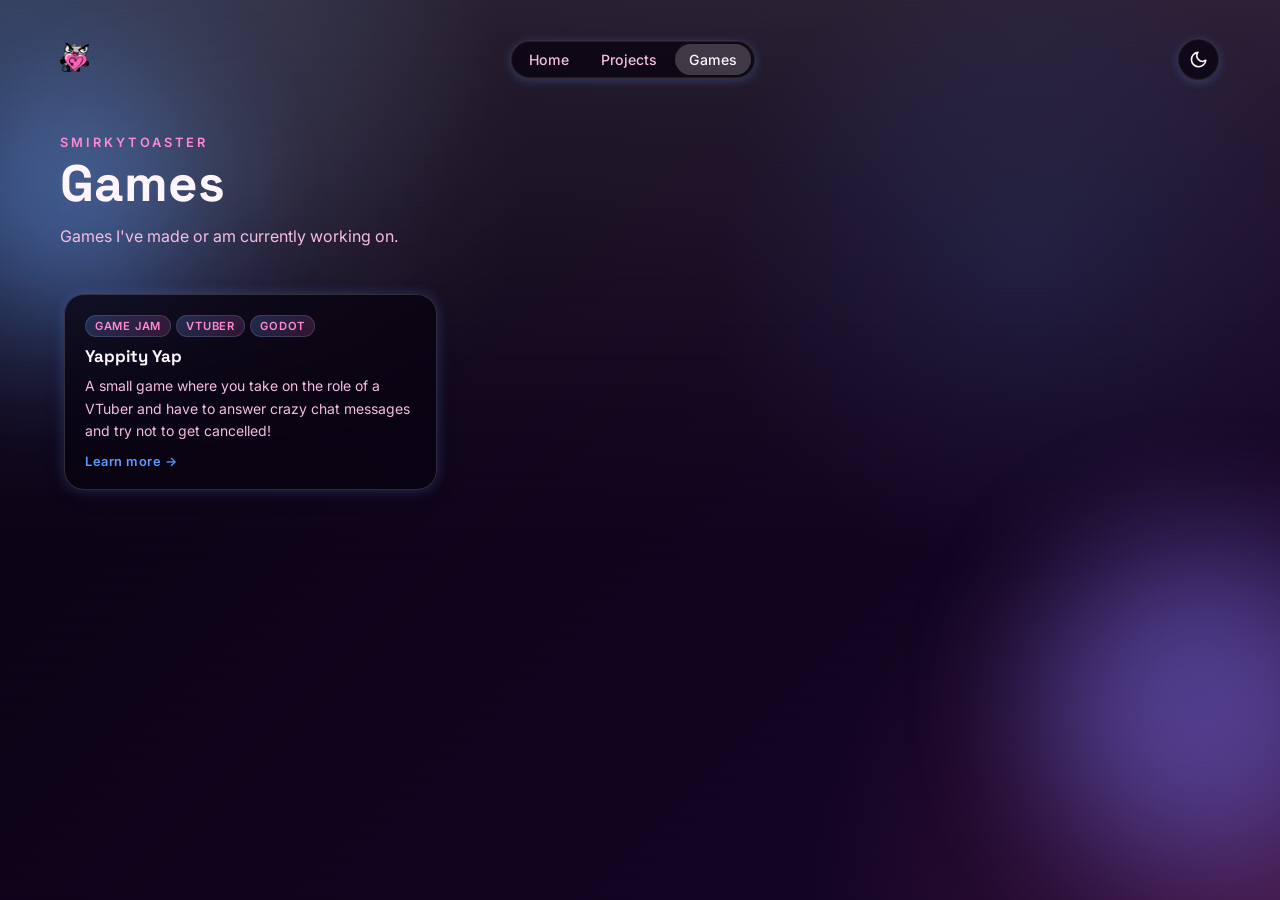
==== games/index.html @ 1fa58616 "Revert "Merge pull request #8 from SmirkyToaster/fix/mobile-edge-to-edge" This reverts commit 5011dd" ====
<!DOCTYPE html>
<html lang="en">
  <head>
    <meta charset="UTF-8" />
    <meta name="viewport" content="width=device-width, initial-scale=1.0" />
    <meta name="theme-color" content="#08020f" />
    <title>Games — SmirkyToaster</title>
    <meta name="description" content="Games made by SmirkyToaster." />
    <link rel="preconnect" href="https://fonts.googleapis.com" />
    <link rel="preconnect" href="https://fonts.gstatic.com" crossorigin />
    <link href="https://fonts.googleapis.com/css2?family=Inter:wght@400;500;600;700&family=Space+Grotesk:wght@500;700&display=swap" rel="stylesheet" />
    <link rel="stylesheet" href="../styles.css" />
  </head>
  <body>
    <div class="bg-orb orb-one"></div>
    <div class="bg-orb orb-two"></div>
    <div class="bg-grid"></div>

    <div class="stage">
      <header class="topbar">
        <a href="../" class="brand">
          <img src="../assets/twitch_emotes/ToasterHeart.png" alt="SmirkyToaster" class="brand-logo" />
        </a>
        <nav class="topbar-nav" id="topbar-nav" aria-label="Main navigation">
          <a href="../" class="nav-link">Home</a>
          <a href="../projects/" class="nav-link">Projects</a>
          <a href="./" class="nav-link is-active" aria-current="page">Games</a>
        </nav>
        <div class="topbar-actions">
          <button id="nav-toggle" class="nav-toggle" type="button" aria-label="Toggle navigation" aria-expanded="false">
            <span class="nav-toggle__bar"></span>
            <span class="nav-toggle__bar"></span>
            <span class="nav-toggle__bar"></span>
          </button>
          <button id="theme-toggle" class="theme-toggle" type="button" aria-label="Toggle colour theme">
            <svg class="theme-toggle__icon theme-toggle__icon--sun" width="18" height="18" viewBox="0 0 24 24" fill="none" stroke="currentColor" stroke-width="2" stroke-linecap="round" stroke-linejoin="round" aria-hidden="true">
              <circle cx="12" cy="12" r="5"></circle>
              <line x1="12" y1="1" x2="12" y2="3"></line>
              <line x1="12" y1="21" x2="12" y2="23"></line>
              <line x1="4.22" y1="4.22" x2="5.64" y2="5.64"></line>
              <line x1="18.36" y1="18.36" x2="19.78" y2="19.78"></line>
              <line x1="1" y1="12" x2="3" y2="12"></line>
              <line x1="21" y1="12" x2="23" y2="12"></line>
              <line x1="4.22" y1="19.78" x2="5.64" y2="18.36"></line>
              <line x1="18.36" y1="5.64" x2="19.78" y2="4.22"></line>
            </svg>
            <svg class="theme-toggle__icon theme-toggle__icon--moon" width="18" height="18" viewBox="0 0 24 24" fill="none" stroke="currentColor" stroke-width="2" stroke-linecap="round" stroke-linejoin="round" aria-hidden="true">
              <path d="M21 12.79A9 9 0 1 1 11.21 3 7 7 0 0 0 21 12.79z"></path>
            </svg>
          </button>
        </div>
      </header>

      <div class="mobile-nav" id="mobile-nav" aria-hidden="true">
        <a href="../" class="mobile-nav__link">Home</a>
        <a href="../projects/" class="mobile-nav__link">Projects</a>
        <a href="./" class="mobile-nav__link is-active" aria-current="page">Games</a>
      </div>

      <main>
        <section class="page-hero">
          <p class="eyebrow">SmirkyToaster</p>
          <h1 class="page-title">Games</h1>
          <p class="page-subtitle">Games I've made or am currently working on.</p>
        </section>
        <div id="games-grid" class="card-grid"></div>
      </main>
    </div>

    <script src="../js/nav-theme.js"></script>
    <script src="../js/link-helpers.js"></script>
    <script src="../js/games-data.js"></script>
    <script>
      function esc(str) {
        return String(str)
          .replace(/&/g, "&amp;").replace(/</g, "&lt;")
          .replace(/>/g, "&gt;").replace(/"/g, "&quot;");
      }

      const grid = document.getElementById("games-grid");
      if (grid && typeof GAMES !== "undefined" && GAMES.length) {
        grid.innerHTML = GAMES.map((item) => `
          <a class="carousel-card" href="${RouteLinks.detailRoute("", item.id)}">
            ${item.tags?.length
              ? `<div class="carousel-card__tags">${item.tags.map((t) => `<span class="tag">${esc(t)}</span>`).join("")}</div>`
              : ""}
            <h3 class="carousel-card__title">${esc(item.title)}</h3>
            <p class="carousel-card__blurb">${esc(item.blurb)}</p>
            <span class="carousel-card__cta">Learn more →</span>
          </a>
        `).join("");
      }
    </script>
  </body>
</html>
---- styles.css ----
:root {
  --bg: #e9d8e3;
  --bg-2: #ccb7e8;
  --text: #3d2947;
  --text-soft: #5a4663;
  --accent: #5a9cff;
  --accent-pink: #ff8fc0;
  --accent-2: #4a7fd4;
  --eyebrow: #6e49d9;
  --accent-3: #5a9cff;
  --border: rgba(70, 49, 88, 0.24);
  --shadow: rgba(90, 156, 255, 0.2);
  --status-shadow: rgba(90, 156, 255, 0.14);
  --card-shadow: rgba(90, 156, 255, 0.12);
  --panel-shadow: rgba(90, 156, 255, 0.08);
  --surface: linear-gradient(135deg, rgba(255, 248, 252, 0.78), rgba(240, 232, 248, 0.62));
  --surface-strong: linear-gradient(135deg, rgba(255, 250, 252, 0.82), rgba(229, 223, 246, 0.78));
  --panel-bg: linear-gradient(135deg, rgba(90, 156, 255, 0.24), rgba(255, 143, 192, 0.2));
  --panel-border: rgba(255, 255, 255, 0.42);
  --glow-a: rgba(90, 156, 255, 0.24);
  --glow-b: rgba(110, 174, 233, 0.16);
  --grid-glow: rgba(255, 255, 255, 0.34);
  --scanline-opacity: 0.12;
  --screen-frame: rgba(255, 255, 255, 0.18);
}

body[data-theme="dark"] {
  --bg: #08020f;
  --bg-2: #170528;
  --text: #fff5fc;
  --text-soft: #f6bde0;
  --accent: #5a9cff;
  --accent-2: #ff5ebc;
  --eyebrow: #ff8ad2;
  --accent-3: #7f7dff;
  --border: rgba(255, 255, 255, 0.16);
  --shadow: rgba(90, 156, 255, 0.24);
  --status-shadow: rgba(90, 156, 255, 0.24);
  --card-shadow: rgba(90, 156, 255, 0.24);
  --panel-shadow: rgba(90, 156, 255, 0.08);
  --surface: rgba(8, 2, 15, 0.74);
  --surface-strong: linear-gradient(180deg, rgba(10, 3, 18, 0.92), rgba(8, 2, 15, 0.84));
  --panel-bg: linear-gradient(135deg, rgba(90, 156, 255, 0.24), rgba(255, 94, 188, 0.16));
  --panel-border: rgba(255, 255, 255, 0.12);
  --glow-a: rgba(90, 156, 255, 0.24);
  --glow-b: rgba(255, 94, 188, 0.18);
  --grid-glow: rgba(255, 255, 255, 0.12);
  --scanline-opacity: 0.22;
  --screen-frame: rgba(255, 255, 255, 0.08);
}

* {
  box-sizing: border-box;
}

html {
  scroll-behavior: smooth;
  background: var(--bg);
}

body {
  margin: 0;
  min-height: 100vh;
  font-family: "Inter", sans-serif;
  color: var(--text);
  background:
    radial-gradient(circle at top left, var(--glow-a), transparent 32%),
    radial-gradient(circle at bottom right, var(--glow-b), transparent 30%),
    linear-gradient(135deg, var(--bg), var(--bg-2));
  overflow-x: hidden;
  text-shadow: 0 0 8px rgba(255, 255, 255, 0.03);
}

body::before {
  content: "";
  position: fixed;
  inset: 0;
  background: repeating-linear-gradient(
    to bottom,
    rgba(255, 255, 255, 0.01) 0px,
    rgba(255, 255, 255, 0.01) 1px,
    transparent 1px,
    transparent 5px
  );
  pointer-events: none;
  opacity: var(--scanline-opacity);
  mix-blend-mode: screen;
}

.bg-orb {
  position: fixed;
  border-radius: 50%;
  filter: blur(70px);
  opacity: 0.45;
  pointer-events: none;
  animation: drift 14s ease-in-out infinite alternate;
}

.orb-one {
  width: 16rem;
  height: 16rem;
  background: var(--accent);
  top: 8%;
  left: -4rem;
}

.orb-two {
  width: 20rem;
  height: 20rem;
  background: var(--accent-3);
  right: -5rem;
  bottom: 4%;
  animation-delay: -7s;
}

.bg-grid {
  position: fixed;
  inset: 0;
  background:
    radial-gradient(circle at 20% 20%, var(--grid-glow), transparent 22%),
    radial-gradient(circle at 80% 30%, var(--glow-a), transparent 26%),
    linear-gradient(to bottom, rgba(255, 255, 255, 0.16), transparent 72%);
  mask-image: linear-gradient(to bottom, rgba(0, 0, 0, 0.78), transparent);
  pointer-events: none;
  opacity: 0.95;
}

.stage {
  position: relative;
  z-index: 1;
  max-width: 1200px;
  margin: 0 auto;
  padding: 2rem 1.25rem 3rem;
}

.topbar {
  display: flex;
  align-items: center;
  justify-content: space-between;
  padding: 0.4rem 0;
  border: none;
  border-radius: 0;
  backdrop-filter: none;
  background: transparent;
  box-shadow: none;
  position: relative;
  overflow: visible;
}

.topbar::before {
  content: none;
}

.topbar-actions {
  display: flex;
  align-items: center;
  gap: 0.25rem;
  padding: 0.22rem;
  border: 1px solid rgba(70, 49, 88, 0.32);
  border-radius: 999px;
  background: rgba(255, 255, 255, 0.55);
  box-shadow: inset 0 0 0 1px rgba(255, 255, 255, 0.16), 0 2px 10px rgba(79, 48, 92, 0.14);
}

body[data-theme="dark"] .topbar-actions {
  border-color: var(--border);
  background: var(--surface);
  box-shadow: inset 0 0 0 1px rgba(255, 255, 255, 0.08), 0 2px 10px var(--card-shadow);
}

.brand {
  font-family: "Space Grotesk", sans-serif;
  font-weight: 700;
  letter-spacing: 0.16em;
  text-transform: uppercase;
  font-size: 0.95rem;
  text-decoration: none;
  color: var(--text);
}

.brand-logo {
  height: 1.8rem;
  width: auto;
  object-fit: contain;
}

.status-pill {
  padding: 0.45rem 0.8rem;
  border-radius: 999px;
  background: rgba(255, 255, 255, 0.32);
  border: 1px solid rgba(255, 255, 255, 0.58);
  color: var(--text-soft);
  font-size: 0.85rem;
  box-shadow: inset 0 0 8px rgba(255, 255, 255, 0.16), 0 0 8px var(--status-shadow);
}

body[data-theme="dark"] .status-pill {
  border-color: rgba(255, 255, 255, 0.52);
  box-shadow: inset 0 0 9px rgba(255, 255, 255, 0.14), 0 0 9px var(--status-shadow);
}

.theme-toggle {
  display: inline-flex;
  align-items: center;
  justify-content: center;
  gap: 0;
  padding: 0.4rem;
  width: 2.1rem;
  height: 2.1rem;
  border-radius: 999px;
  border: 1px solid transparent;
  background: transparent;
  color: var(--text-soft);
  font: inherit;
  cursor: pointer;
  position: relative;
  isolation: isolate;
  transition: transform 160ms ease, background 160ms ease;
}

body[data-theme="dark"] .theme-toggle {
  box-shadow: none;
}

.theme-toggle:hover {
  transform: translateY(-1px);
  background: var(--surface-strong);
}

.theme-toggle__icon {
  position: absolute;
  width: 1.2rem;
  height: 1.2rem;
  color: var(--text);
  transition: opacity 220ms ease, transform 280ms ease;
}

.theme-toggle__icon--sun {
  opacity: 1;
  transform: scale(1) rotate(0deg);
}

.theme-toggle__icon--moon {
  opacity: 0;
  transform: scale(0.55) rotate(-30deg);
}

body[data-theme="dark"] .theme-toggle__icon--sun {
  opacity: 0;
  transform: scale(0.55) rotate(30deg);
}

body[data-theme="dark"] .theme-toggle__icon--moon {
  opacity: 1;
  transform: scale(1) rotate(0deg);
}

.hero {
  display: grid;
  grid-template-columns: 1.02fr 0.98fr;
  gap: 2rem;
  align-items: center;
  min-height: calc(100vh - 8rem);
  padding: 2.5rem 0 0;
}

.hero-copy h1 {
  margin: 0.4rem 0 1rem;
  font-family: "Space Grotesk", sans-serif;
  font-size: clamp(2.3rem, 4vw, 4.2rem);
  line-height: 1.05;
}

.eyebrow {
  margin: 0;
  color: var(--eyebrow);
  letter-spacing: 0.24em;
  text-transform: uppercase;
  font-size: 0.8rem;
  font-weight: 600;
}

.subtitle {
  max-width: 620px;
  color: var(--text-soft);
  font-size: 1.05rem;
  line-height: 1.7;
  margin: 0;
}

.preview-card {
  border: 1px solid rgba(255, 255, 255, 0.34);
  border-radius: 1.5rem;
  padding: 1rem;
  background: var(--surface-strong);
  box-shadow: 0 0 0 1px rgba(255, 255, 255, 0.38), 0 18px 44px rgba(76, 48, 88, 0.12), 0 0 20px var(--card-shadow);
  backdrop-filter: blur(20px);
  position: relative;
  overflow: hidden;
}

.preview-card::after {
  content: "";
  position: absolute;
  inset: 0;
  border-radius: inherit;
  box-shadow: inset 0 0 0 1px var(--screen-frame);
  pointer-events: none;
}

.preview-card::before {
  content: "";
  position: absolute;
  inset: 0;
  background: linear-gradient(to bottom, rgba(255, 255, 255, 0.04), transparent 20%, transparent 80%, rgba(255, 255, 255, 0.03));
  pointer-events: none;
  mix-blend-mode: screen;
}

.preview-card__header {
  display: flex;
  gap: 0.4rem;
  margin-bottom: 0.9rem;
}

.dot {
  width: 0.7rem;
  height: 0.7rem;
  border-radius: 50%;
  background: linear-gradient(135deg, var(--accent), var(--accent-pink));
}

.preview-card__body {
  display: grid;
  gap: 0.8rem;
}

.panel {
  border-radius: 1rem;
  background: var(--panel-bg);
  border: 1px solid var(--panel-border);
  min-height: 4.5rem;
  box-shadow: inset 0 0 14px rgba(255, 255, 255, 0.16), 0 0 10px var(--panel-shadow);
}

.panel-large {
  min-height: 7rem;
}

.panel-row {
  display: grid;
  grid-template-columns: repeat(2, minmax(0, 1fr));
  gap: 0.8rem;
}

.panel-small {
  min-height: 4rem;
}

.panel-wide {
  min-height: 3.8rem;
}

@keyframes drift {
  from {
    transform: translate3d(0, 0, 0) scale(1);
  }
  to {
    transform: translate3d(2rem, -1.2rem, 0) scale(1.08);
  }
}

@media (max-width: 820px) {
  .hero {
    grid-template-columns: 1fr;
    gap: 1.4rem;
    min-height: auto;
    padding-top: 1.8rem;
  }

  .preview-card {
    max-width: 640px;
  }
}

@media (max-width: 560px) {
  .stage {
    padding: 1rem 0.9rem 2rem;
  }

  .topbar {
    padding: 0.8rem 0.85rem;
    border-radius: 1rem;
  }

  .brand {
    font-size: 0.82rem;
  }

  .status-pill {
    font-size: 0.75rem;
  }

  .hero-copy h1 {
    font-size: 2rem;
  }

  .subtitle {
    font-size: 0.95rem;
  }

  .preview-card {
    padding: 0.8rem;
  }
}

/* ════════════════════════════════════════════════════════════════════════════
   TOPBAR NAVIGATION
   ════════════════════════════════════════════════════════════════════════════ */

.topbar-nav {
  display: flex;
  align-items: center;
  gap: 0.2rem;
  padding: 0.22rem;
  border: 1px solid rgba(70, 49, 88, 0.32);
  border-radius: 999px;
  background: rgba(255, 255, 255, 0.55);
  box-shadow: inset 0 0 0 1px rgba(255, 255, 255, 0.16), 0 2px 10px rgba(79, 48, 92, 0.14);
}

body[data-theme="dark"] .topbar-nav {
  border-color: var(--border);
  background: var(--surface);
  box-shadow: inset 0 0 0 1px rgba(255, 255, 255, 0.08), 0 2px 10px var(--card-shadow);
}

.nav-link {
  padding: 0.42rem 0.9rem;
  border-radius: 999px;
  color: var(--text-soft);
  text-decoration: none;
  font-size: 0.88rem;
  font-weight: 500;
  transition: background 150ms ease, color 150ms ease;
}

.nav-link:hover {
  background: rgba(255, 255, 255, 0.85);
  color: var(--text);
}

.nav-link.is-active {
  background: rgba(255, 255, 255, 0.92);
  color: var(--text);
}

body[data-theme="dark"] .nav-link:hover {
  background: rgba(255, 255, 255, 0.18);
}

body[data-theme="dark"] .nav-link.is-active {
  background: rgba(255, 255, 255, 0.2);
}

a.brand {
  text-decoration: none;
  color: var(--text);
}

/* Hamburger — hidden on desktop */
.nav-toggle {
  display: none;
  flex-direction: column;
  justify-content: center;
  align-items: center;
  gap: 0.28rem;
  width: 2.1rem;
  height: 2.1rem;
  padding: 0.4rem;
  border-radius: 999px;
  border: 1px solid transparent;
  background: transparent;
  cursor: pointer;
  transition: background 150ms ease;
}

.nav-toggle:hover {
  background: rgba(255, 255, 255, 0.85);
}

body[data-theme="dark"] .nav-toggle:hover {
  background: rgba(255, 255, 255, 0.18);
}

.nav-toggle__bar {
  display: block;
  width: 100%;
  height: 2px;
  background: var(--text);
  border-radius: 2px;
  transform-origin: center;
  transition: transform 220ms ease, opacity 220ms ease;
}

.nav-toggle.is-open .nav-toggle__bar:nth-child(1) {
  transform: translateY(0.4rem) rotate(45deg);
}

.nav-toggle.is-open .nav-toggle__bar:nth-child(2) {
  opacity: 0;
}

.nav-toggle.is-open .nav-toggle__bar:nth-child(3) {
  transform: translateY(-0.4rem) rotate(-45deg);
}

/* Mobile nav dropdown */
.mobile-nav {
  display: none;
  flex-direction: column;
  margin-top: 0;
  padding: 0;
  border: 1px solid var(--border);
  border-radius: 1rem;
  backdrop-filter: blur(18px);
  background: var(--surface);
  box-shadow: 0 12px 32px rgba(79, 48, 92, 0.1), 0 0 18px var(--shadow);
  overflow: hidden;
  max-height: 0;
  opacity: 0;
  transform: translateY(-0.35rem);
  pointer-events: none;
  transition: max-height 260ms ease, opacity 180ms ease, transform 220ms ease, margin-top 220ms ease, padding 220ms ease;
}

.mobile-nav.is-open {
  max-height: 15rem;
  opacity: 1;
  transform: translateY(0);
  pointer-events: auto;
  margin-top: 0.5rem;
  padding: 0.5rem;
}

.mobile-nav__link {
  padding: 0.65rem 1rem;
  border-radius: 0.6rem;
  color: var(--text-soft);
  text-decoration: none;
  font-size: 0.95rem;
  font-weight: 500;
  opacity: 0;
  transform: translateY(-0.45rem);
  transition: transform 220ms ease, opacity 180ms ease, background 150ms ease, color 150ms ease;
}

.mobile-nav.is-open .mobile-nav__link {
  opacity: 1;
  transform: translateY(0);
}

.mobile-nav.is-open .mobile-nav__link:nth-child(1) {
  transition-delay: 20ms;
}

.mobile-nav.is-open .mobile-nav__link:nth-child(2) {
  transition-delay: 65ms;
}

.mobile-nav.is-open .mobile-nav__link:nth-child(3) {
  transition-delay: 110ms;
}

.mobile-nav__link:hover {
  background: rgba(255, 255, 255, 0.16);
  color: var(--text);
}

.mobile-nav__link.is-active {
  background: rgba(255, 255, 255, 0.2);
  color: var(--text);
}

/* ════════════════════════════════════════════════════════════════════════════
   HERO
   ════════════════════════════════════════════════════════════════════════════ */

/* Override the old 2-column grid hero */
.hero {
  display: flex;
  flex-direction: column;
  align-items: center;
  text-align: center;
  padding: 2.75rem 1rem;
  gap: 0;
  min-height: unset;
}

.hero-name {
  margin: 0.5rem 0 1.75rem;
  font-family: "Space Grotesk", sans-serif;
  font-size: clamp(3rem, 7vw, 6rem);
  line-height: 1;
  letter-spacing: -0.02em;
}

/* ════════════════════════════════════════════════════════════════════════════
   SOCIAL LINKS
   ════════════════════════════════════════════════════════════════════════════ */

.social-links {
  display: flex;
  flex-wrap: wrap;
  justify-content: center;
  gap: 0.75rem;
}

.social-link {
  display: inline-flex;
  align-items: center;
  gap: 0.5rem;
  padding: 0.55rem 1.1rem;
  border-radius: 999px;
  border: 1px solid rgba(70, 49, 88, 0.32);
  background: rgba(255, 255, 255, 0.55);
  color: var(--text-soft);
  text-decoration: none;
  font-size: 0.9rem;
  font-weight: 500;
  backdrop-filter: blur(12px);
  box-shadow: 0 0 12px var(--card-shadow);
  transition: transform 160ms ease, background 160ms ease, color 160ms ease, box-shadow 160ms ease;
}

.social-link:hover {
  transform: translateY(-2px);
  background: rgba(255, 255, 255, 0.85);
  color: var(--text);
  box-shadow: 0 0 20px var(--shadow);
}

body[data-theme="dark"] .social-link {
  border-color: var(--border);
  background: var(--surface);
}

body[data-theme="dark"] .social-link:hover {
  background: var(--surface-strong);
}

/* ════════════════════════════════════════════════════════════════════════════
   SECTIONS
   ════════════════════════════════════════════════════════════════════════════ */

.section {
  padding: 2.5rem 0 1rem;
}

#content.section {
  padding-top: 1.4rem;
}

.section-head {
  display: flex;
  align-items: center;
  justify-content: space-between;
  gap: 1rem;
  margin-bottom: 1rem;
}

.section-heading {
  margin: 0;
  font-family: "Space Grotesk", sans-serif;
  font-size: clamp(1.5rem, 3vw, 2rem);
  font-weight: 700;
  letter-spacing: -0.01em;
}

.section-footer {
  display: flex;
  justify-content: center;
}

.detail-top-back {
  margin-top: 0.9rem;
  margin-bottom: 0.25rem;
  display: flex;
  justify-content: flex-start;
}

.detail-primary-row {
  margin-top: 1.8rem;
}

.detail-main .page-hero {
  padding: 1.8rem 0 0.85rem;
}

.detail-main .page-subtitle {
  margin: 0 0 0.85rem;
}

.detail-main .section {
  padding-top: 0.95rem;
}

.detail-main .content-panel {
  padding: 1.3rem;
}

.detail-main .content-panel > p {
  margin: 0 0 1rem;
  line-height: 1.72;
}

.detail-main .content-panel > p:last-of-type {
  margin-bottom: 0;
}

.detail-main .carousel-card__tags {
  margin-bottom: 0.6rem;
}

.detail-subheading {
  margin: 1.05rem 0 0.55rem;
  font-family: "Space Grotesk", sans-serif;
  font-size: 0.94rem;
  font-weight: 700;
  letter-spacing: 0.06em;
  text-transform: uppercase;
  color: var(--eyebrow);
}

.credit-badges,
.tech-badges {
  display: flex;
  flex-wrap: wrap;
  gap: 0.6rem;
  margin: 0;
}

.credit-badge,
.tech-badge {
  display: inline-flex;
  align-items: center;
  gap: 0.5rem;
  padding: 0.4rem 0.85rem 0.4rem 0.5rem;
  border-radius: 0.85rem;
  border: 1px solid var(--border);
  background: var(--surface);
  color: var(--text-soft);
  font-size: 0.85rem;
  text-decoration: none;
  transition: transform 160ms ease;
}

a.credit-badge:hover,
a.tech-badge:hover {
  transform: translateY(-1px);
}

.credit-badge__icon {
  width: 18px;
  height: 18px;
  flex-shrink: 0;
  color: #9146ff; /* Twitch brand purple — do not retint per Twitch trademark guidelines */
}

.tech-badge__icon {
  width: 20px;
  height: 20px;
  flex-shrink: 0;
}

.credit-badge strong,
.tech-badge strong {
  color: var(--text);
  font-weight: 700;
}

.how-to-list,
.feature-list {
  margin: 0 0 1rem;
  padding: 0;
  list-style: none;
  display: flex;
  flex-direction: column;
  gap: 0.6rem;
}

.how-to-list li,
.feature-list li {
  display: flex;
  align-items: flex-start;
  gap: 0.65rem;
  line-height: 1.65;
}

.detail-main .content-panel code {
  font-family: "Space Grotesk", monospace;
  font-size: 1em;
  font-weight: 700;
  padding: 0.05em 0.4em;
  border-radius: 0.35rem;
  background: var(--panel-bg);
  color: var(--eyebrow);
}

.how-to-list__num {
  flex-shrink: 0;
  margin-top: 0.05rem;
  width: 22px;
  height: 22px;
  border-radius: 50%;
  border: 1px solid var(--panel-border);
  background: var(--panel-bg);
  display: flex;
  align-items: center;
  justify-content: center;
  font-size: 0.7rem;
  font-weight: 700;
  color: var(--eyebrow);
}

.feature-list li::before {
  content: "";
  flex-shrink: 0;
  width: 6px;
  height: 6px;
  margin-top: 0.62rem;
  border-radius: 50%;
  background: var(--eyebrow);
}

.import-code-panel {
  margin: 1.2rem auto 0;
  max-width: 26rem;
  border: 1px solid var(--border);
  border-radius: 0.95rem;
  background: var(--surface);
  padding: 1rem;
}

.import-code-hint {
  color: var(--text-soft);
  font-size: 0.85rem;
  margin: 0.6rem 0 0;
}

.import-code-manual {
  margin-top: 0.9rem;
  padding-top: 0.9rem;
  border-top: 1px solid var(--border);
}

.view-all-btn {
  display: inline-flex;
  align-items: center;
  gap: 0.4rem;
  padding: 0.6rem 1.5rem;
  border-radius: 999px;
  border: 1px solid var(--border);
  background: var(--surface);
  color: var(--text-soft);
  text-decoration: none;
  font-size: 0.9rem;
  font-weight: 500;
  backdrop-filter: blur(12px);
  box-shadow: 0 0 12px var(--card-shadow);
  transition: transform 160ms ease, background 160ms ease, color 160ms ease;
}

.view-all-btn__icon {
  flex: 0 0 auto;
}

.view-all-btn:hover {
  transform: translateY(-2px);
  color: var(--text);
  background: var(--surface-strong);
}

.view-all-btn--primary {
  color: var(--text);
  border-color: color-mix(in srgb, var(--accent) 45%, var(--border));
  background: linear-gradient(135deg, color-mix(in srgb, var(--accent) 26%, transparent), color-mix(in srgb, var(--accent-pink) 20%, transparent));
}

.import-code-wrap {
  margin-top: 1rem;
}

.import-code-head {
  align-items: center;
  display: flex;
  justify-content: space-between;
  gap: 0.8rem;
}

.import-code-head .panel-label {
  margin: 0;
}

.import-code-copy {
  border: 1px solid var(--border);
  border-radius: 999px;
  padding: 0.35rem 0.85rem;
  background: var(--surface);
  color: var(--text-soft);
  font: inherit;
  font-size: 0.82rem;
  line-height: 1;
  cursor: pointer;
  transition: background 160ms ease, color 160ms ease, transform 160ms ease;
}

.import-code-copy:hover {
  background: var(--surface-strong);
  color: var(--text);
  transform: translateY(-1px);
}

.import-code-field {
  margin-top: 0.7rem;
  width: 100%;
  min-height: 10rem;
  max-height: 16rem;
  overflow: auto;
  resize: vertical;
  border-radius: 0.85rem;
  border: 1px solid var(--border);
  background: rgba(0, 0, 0, 0.24);
  color: var(--text);
  font-family: ui-monospace, SFMono-Regular, Menlo, Consolas, "Liberation Mono", monospace;
  font-size: 0.76rem;
  line-height: 1.45;
  padding: 0.8rem;
  -ms-overflow-style: none;
  scrollbar-width: none;
}

.import-code-field::-webkit-scrollbar {
  width: 0;
  height: 0;
}

.import-code-note {
  color: var(--text-soft);
  font-size: 0.85rem;
  margin: 0.6rem 0 0;
}

/* ════════════════════════════════════════════════════════════════════════════
   CONTENT SECTION (TWITCH + YOUTUBE)
   ════════════════════════════════════════════════════════════════════════════ */

.content-grid {
  display: grid;
  grid-template-columns: 1.15fr 0.85fr;
  gap: 1.25rem;
  align-items: stretch;
}

.content-panel {
  border: 1px solid var(--border);
  border-radius: 1.25rem;
  padding: 1.25rem;
  background: var(--surface);
  backdrop-filter: blur(16px);
  box-shadow:
    0 0 0 1px rgba(255, 255, 255, 0.2),
    0 12px 32px rgba(79, 48, 92, 0.08),
    0 0 16px var(--card-shadow);
}

.panel-label {
  margin: 0 0 0.9rem;
  font-family: "Space Grotesk", sans-serif;
  font-size: 0.78rem;
  font-weight: 700;
  letter-spacing: 0.2em;
  text-transform: uppercase;
  color: var(--eyebrow);
}

.twitch-embed-wrap {
  border-radius: 0.75rem;
  overflow: hidden;
  background: rgba(0, 0, 0, 0.18);
  min-height: 220px;
}

.twitch-embed-wrap iframe {
  border: none;
}

/* YouTube video list */
.yt-grid {
  display: flex;
  flex-direction: column;
  gap: 0.5rem;
}

.yt-card {
  display: flex;
  gap: 0.75rem;
  text-decoration: none;
  border-radius: 0.75rem;
  padding: 0.5rem;
  transition: background 150ms ease, box-shadow 150ms ease;
}

.yt-card:hover {
  background: rgba(255, 255, 255, 0.1);
}

body:not([data-theme="dark"]) .yt-card:hover {
  box-shadow: 0 0 28px rgba(90, 156, 255, 0.28);
}

.yt-card__thumb {
  flex-shrink: 0;
  width: 100px;
  height: 56px;
  border-radius: 0.5rem;
  background: rgba(0, 0, 0, 0.2);
  object-fit: cover;
}

.yt-card__title {
  font-size: 0.85rem;
  font-weight: 500;
  line-height: 1.4;
  display: -webkit-box;
  -webkit-line-clamp: 2;
  line-clamp: 2;
  -webkit-box-orient: vertical;
  overflow: hidden;
  color: var(--text);
  margin: 0;
}

.yt-card__meta {
  font-size: 0.75rem;
  color: var(--text-soft);
  margin: 0.25rem 0 0;
}

.placeholder-note {
  color: var(--text-soft);
  font-size: 0.875rem;
  font-style: italic;
  margin: 0;
  padding: 1.5rem 0;
  text-align: center;
  line-height: 1.6;
}

.placeholder-note code {
  font-style: normal;
  font-size: 0.8rem;
  background: rgba(255, 255, 255, 0.14);
  padding: 0.1em 0.4em;
  border-radius: 0.3rem;
}

/* ════════════════════════════════════════════════════════════════════════════
   CAROUSELS
   ════════════════════════════════════════════════════════════════════════════ */

.carousel-wrap {
  position: relative;
}

.carousel-track {
  display: flex;
  gap: 1rem;
  overflow-x: auto;
  scroll-snap-type: x mandatory;
  scroll-behavior: smooth;
  scrollbar-width: none;
  padding: 0.5rem 0.25rem 1.25rem;
}

.carousel-track::-webkit-scrollbar {
  display: none;
}

.carousel-card {
  flex: 0 0 calc(33.333% - 0.67rem);
  min-width: 220px;
  scroll-snap-align: start;
  border: 1px solid var(--border);
  border-radius: 1.25rem;
  padding: 1.25rem;
  background: var(--surface);
  backdrop-filter: blur(16px);
  box-shadow: 0 6px 24px rgba(79, 48, 92, 0.09), 0 0 14px var(--card-shadow);
  text-decoration: none;
  color: var(--text);
  display: flex;
  flex-direction: column;
  gap: 0.5rem;
  transition: transform 160ms ease, box-shadow 160ms ease;
}

.carousel-card:hover {
  transform: translateY(-3px);
  box-shadow: 0 14px 40px rgba(79, 48, 92, 0.14), 0 0 22px var(--shadow);
}

.carousel-card__tags {
  display: flex;
  flex-wrap: wrap;
  gap: 0.35rem;
}

.tag {
  font-size: 0.7rem;
  font-weight: 600;
  letter-spacing: 0.07em;
  text-transform: uppercase;
  padding: 0.2rem 0.55rem;
  border-radius: 999px;
  background: var(--panel-bg);
  border: 1px solid var(--panel-border);
  color: var(--eyebrow);
}

.carousel-card__title {
  margin: 0;
  font-family: "Space Grotesk", sans-serif;
  font-size: 1.05rem;
  font-weight: 700;
}

.carousel-card__blurb {
  margin: 0;
  font-size: 0.875rem;
  color: var(--text-soft);
  line-height: 1.6;
  flex: 1;
}

.carousel-card__cta {
  margin-top: 0.25rem;
  font-size: 0.8rem;
  font-weight: 600;
  color: var(--accent);
  letter-spacing: 0.04em;
}

.carousel-btn {
  position: absolute;
  top: calc(50% - 0.625rem); /* offset for padding-bottom on track */
  transform: translateY(-50%);
  width: 2.25rem;
  height: 2.25rem;
  border-radius: 50%;
  border: 1px solid var(--border);
  background: var(--surface-strong);
  color: var(--text);
  font-size: 0;
  line-height: 0;
  cursor: pointer;
  backdrop-filter: blur(12px);
  box-shadow: 0 0 12px var(--card-shadow);
  display: grid;
  place-items: center;
  z-index: 2;
  transition: transform 150ms ease, opacity 150ms ease, border-color 150ms ease, box-shadow 150ms ease;
}

.carousel-btn:hover {
  transform: translateY(-50%);
  border-color: rgba(255, 255, 255, 0.18);
  box-shadow: 0 0 16px rgba(90, 156, 255, 0.18);
}

.carousel-btn__icon {
  width: 1.15rem;
  height: 1.15rem;
  fill: none;
  stroke: currentColor;
  stroke-width: 2.3;
  stroke-linecap: round;
  stroke-linejoin: round;
  display: block;
}

.carousel-btn:disabled .carousel-btn__icon {
  opacity: 0.65;
}

.carousel-btn:disabled {
  opacity: 0.3;
  cursor: not-allowed;
}

.carousel-btn--prev { left: 0.5rem; }
.carousel-btn--next { right: 0.5rem; }

.game-carousel {
  margin: 1rem 0 1.25rem;
}

.game-carousel__track {
  gap: 0.85rem;
  padding-bottom: 0.5rem;
}

.game-carousel__slide {
  flex: 0 0 min(82%, 28rem);
  margin: 0;
  scroll-snap-align: start;
  border-radius: 1rem;
  overflow: hidden;
  border: 1px solid rgba(255, 255, 255, 0.08);
  background: rgba(255, 255, 255, 0.025);
  box-shadow: none;
}

.game-carousel__image {
  display: block;
  width: 100%;
  aspect-ratio: 16 / 9;
  object-fit: cover;
  background: rgba(0, 0, 0, 0.14);
}

.game-carousel__caption {
  padding: 0.75rem 0.9rem;
  font-size: 0.84rem;
  color: var(--text-soft);
  border-top: 1px solid var(--border);
  background: rgba(0, 0, 0, 0.08);
}

.credit-link {
  color: var(--accent);
  text-decoration: underline;
  text-underline-offset: 0.18em;
  text-decoration-thickness: 0.09em;
  font-weight: 600;
  white-space: nowrap;
  transition: color 150ms ease, text-decoration-color 150ms ease;
}

.credit-link:hover {
  color: var(--accent-2);
}

.credit-link:focus-visible {
  outline: 2px solid var(--accent);
  outline-offset: 2px;
}

.game-carousel__slide::before {
  content: "";
  position: absolute;
  inset: 0;
  pointer-events: none;
}

.game-carousel__slide {
  position: relative;
}

@media (max-width: 720px) {
  .carousel-btn--prev { left: 0.25rem; }
  .carousel-btn--next { right: 0.25rem; }

  .game-carousel__slide {
    flex-basis: 92%;
  }
}

/* ════════════════════════════════════════════════════════════════════════════
   LIST PAGES (projects/index.html, games/index.html)
   ════════════════════════════════════════════════════════════════════════════ */

.page-hero {
  padding: 3rem 0 1.5rem;
}

.page-title {
  margin: 0.4rem 0 0.75rem;
  font-family: "Space Grotesk", sans-serif;
  font-size: clamp(2rem, 4vw, 3.5rem);
  line-height: 1.05;
}

.page-subtitle {
  color: var(--text-soft);
  font-size: 1rem;
  margin: 0 0 1rem;
  line-height: 1.7;
}

.featured-grid {
  display: grid;
  grid-template-columns: repeat(3, 1fr);
  gap: 1rem;
  padding: 0.25rem;
}

.card-grid {
  display: grid;
  grid-template-columns: repeat(3, 1fr);
  gap: 1rem;
  padding: 0.25rem;
  padding-bottom: 3rem;
}

/* ════════════════════════════════════════════════════════════════════════════
   RESPONSIVE — updated breakpoints
   ════════════════════════════════════════════════════════════════════════════ */

@media (max-width: 900px) {
  .content-grid {
    grid-template-columns: 1fr;
  }

  .featured-grid,
  .card-grid {
    grid-template-columns: repeat(2, 1fr);
  }
}

@media (max-width: 620px) {
  .section-head {
    align-items: center;
  }

  .view-all-btn {
    padding: 0.5rem 1.1rem;
    font-size: 0.85rem;
  }

  .topbar-nav {
    display: none;
  }

  .nav-toggle {
    display: flex;
  }

  .mobile-nav {
    display: flex;
  }

  .hero {
    padding: 2.75rem 0.5rem;
  }

  .hero-name {
    font-size: 2.6rem;
  }

  .featured-grid,
  .card-grid {
    grid-template-columns: 1fr;
  }
}
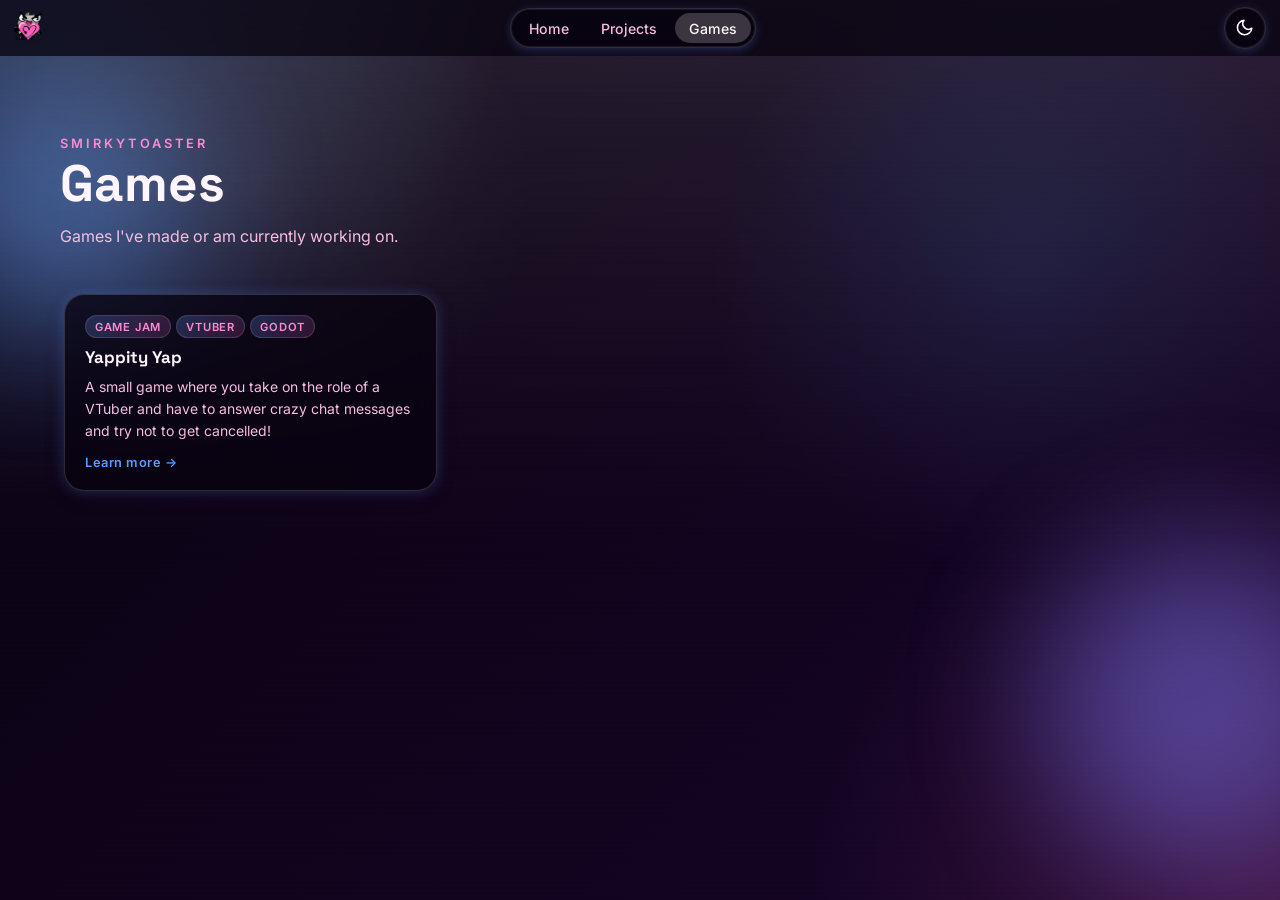
==== commit 3649b2eb: "Make top navbar a full-bleed sticky bar, fix dark-mode Safari toolbar tint - Move header/mobile-nav " ====
--- a/games/index.html
+++ b/games/index.html
@@ -2,8 +2,7 @@
 <html lang="en">
   <head>
     <meta charset="UTF-8" />
-    <meta name="viewport" content="width=device-width, initial-scale=1.0" />
-    <meta name="theme-color" content="#08020f" />
+    <meta name="viewport" content="width=device-width, initial-scale=1.0, viewport-fit=cover" />
     <title>Games — SmirkyToaster</title>
     <meta name="description" content="Games made by SmirkyToaster." />
     <link rel="preconnect" href="https://fonts.googleapis.com" />
@@ -16,8 +15,7 @@
     <div class="bg-orb orb-two"></div>
     <div class="bg-grid"></div>
 
-    <div class="stage">
-      <header class="topbar">
+    <header class="topbar">
         <a href="../" class="brand">
           <img src="../assets/twitch_emotes/ToasterHeart.png" alt="SmirkyToaster" class="brand-logo" />
         </a>
@@ -49,14 +47,15 @@
             </svg>
           </button>
         </div>
-      </header>
+    </header>
 
-      <div class="mobile-nav" id="mobile-nav" aria-hidden="true">
+    <div class="mobile-nav" id="mobile-nav" aria-hidden="true">
         <a href="../" class="mobile-nav__link">Home</a>
         <a href="../projects/" class="mobile-nav__link">Projects</a>
         <a href="./" class="mobile-nav__link is-active" aria-current="page">Games</a>
-      </div>
+    </div>
 
+    <div class="stage">
       <main>
         <section class="page-hero">
           <p class="eyebrow">SmirkyToaster</p>
--- a/styles.css
+++ b/styles.css
@@ -24,6 +24,12 @@
   --screen-frame: rgba(255, 255, 255, 0.18);
 }
 
+:root {
+  --safe-top: env(safe-area-inset-top, 0px);
+  --safe-left: env(safe-area-inset-left, 0px);
+  --safe-right: env(safe-area-inset-right, 0px);
+}
+
 body[data-theme="dark"] {
   --bg: #08020f;
   --bg-2: #170528;
@@ -55,7 +61,6 @@
 
 html {
   scroll-behavior: smooth;
-  background: var(--bg);
 }
 
 body {
@@ -137,14 +142,28 @@
   display: flex;
   align-items: center;
   justify-content: space-between;
-  padding: 0.4rem 0;
-  border: none;
-  border-radius: 0;
-  backdrop-filter: none;
-  background: transparent;
-  box-shadow: none;
-  position: relative;
-  overflow: visible;
+
+  /* Safe-area padding */
+  padding-top: calc(var(--safe-top) + 0.4rem);
+  padding-left: calc(var(--safe-left) + 0.85rem);
+  padding-right: calc(var(--safe-right) + 0.85rem);
+  padding-bottom: 0.4rem;
+
+  /* Height includes safe area */
+  height: calc(56px + var(--safe-top));
+
+  /* Glass effect */
+  backdrop-filter: blur(14px);
+  -webkit-backdrop-filter: blur(14px);
+  background: rgba(255, 255, 255, 0.45);
+
+  position: sticky;
+  top: 0;
+  z-index: 50;
+}
+
+body[data-theme="dark"] .topbar {
+  background: var(--surface);
 }
 
 .topbar::before {
@@ -389,8 +408,16 @@
   }
 
   .topbar {
-    padding: 0.8rem 0.85rem;
-    border-radius: 1rem;
+    padding-top: calc(var(--safe-top) + 0.8rem);
+    padding-left: calc(var(--safe-left) + 0.85rem);
+    padding-right: calc(var(--safe-right) + 0.85rem);
+    padding-bottom: 0.8rem;
+    height: calc(64px + var(--safe-top));
+  }
+
+  body .mobile-nav {
+    margin-left: 0.9rem;
+    margin-right: 0.9rem;
   }
 
   .brand {
@@ -520,6 +547,8 @@
   display: none;
   flex-direction: column;
   margin-top: 0;
+  margin-left: 1.25rem;
+  margin-right: 1.25rem;
   padding: 0;
   border: 1px solid var(--border);
   border-radius: 1rem;
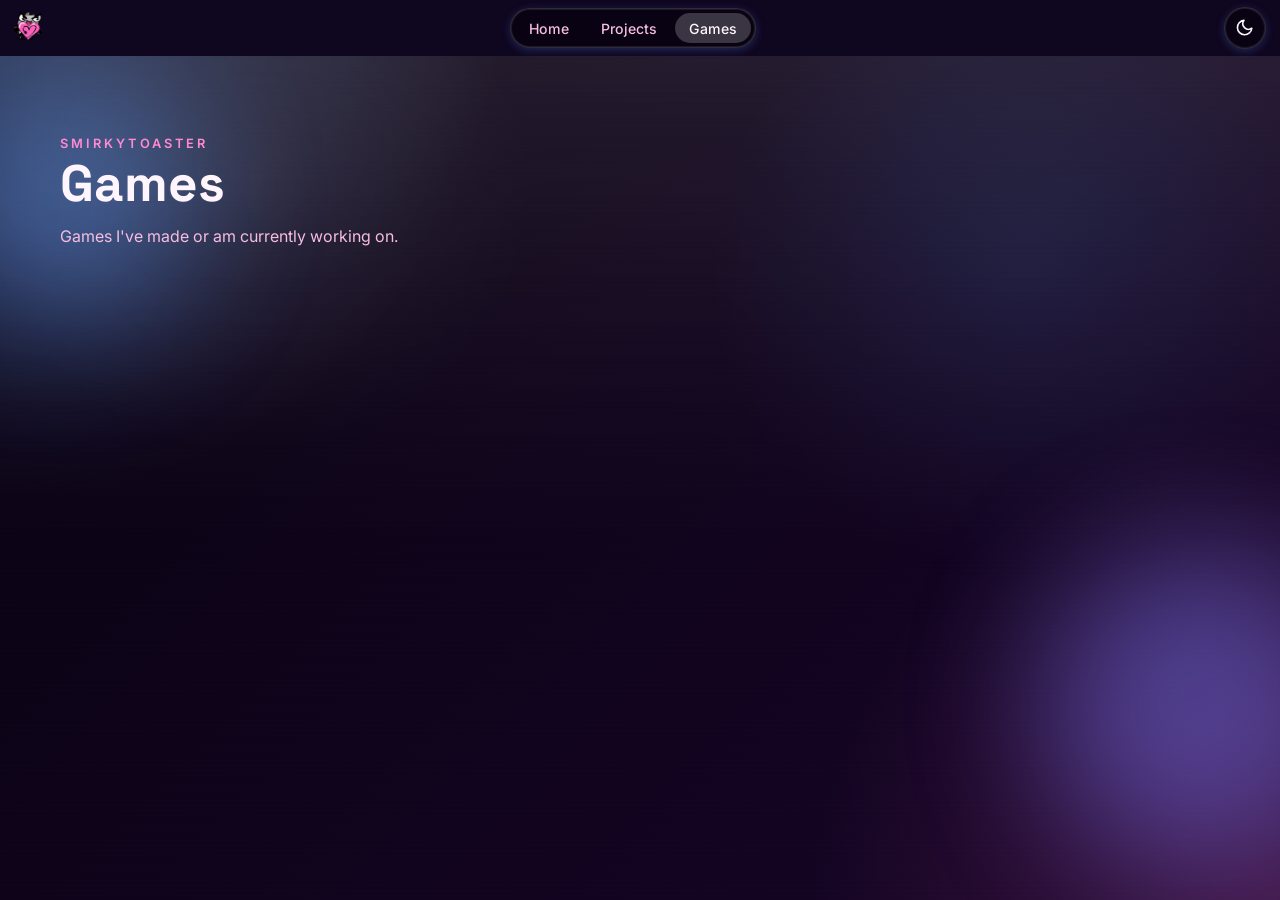
==== commit 8c33edd8: "Clean up dead CSS, orphaned asset, and duplicated esc() helper - Remove CSS rules with no matching m" ====
--- a/games/index.html
+++ b/games/index.html
@@ -70,11 +70,7 @@
     <script src="../js/link-helpers.js"></script>
     <script src="../js/games-data.js"></script>
     <script>
-      function esc(str) {
-        return String(str)
-          .replace(/&/g, "&amp;").replace(/</g, "&lt;")
-          .replace(/>/g, "&gt;").replace(/"/g, "&quot;");
-      }
+      const { esc } = RouteLinks;
 
       const grid = document.getElementById("games-grid");
       if (grid && typeof GAMES !== "undefined" && GAMES.length) {
--- a/styles.css
+++ b/styles.css
@@ -10,9 +10,7 @@
   --accent-3: #5a9cff;
   --border: rgba(70, 49, 88, 0.24);
   --shadow: rgba(90, 156, 255, 0.2);
-  --status-shadow: rgba(90, 156, 255, 0.14);
   --card-shadow: rgba(90, 156, 255, 0.12);
-  --panel-shadow: rgba(90, 156, 255, 0.08);
   --surface: linear-gradient(135deg, rgba(255, 248, 252, 0.78), rgba(240, 232, 248, 0.62));
   --surface-strong: linear-gradient(135deg, rgba(255, 250, 252, 0.82), rgba(229, 223, 246, 0.78));
   --panel-bg: linear-gradient(135deg, rgba(90, 156, 255, 0.24), rgba(255, 143, 192, 0.2));
@@ -21,7 +19,7 @@
   --glow-b: rgba(110, 174, 233, 0.16);
   --grid-glow: rgba(255, 255, 255, 0.34);
   --scanline-opacity: 0.12;
-  --screen-frame: rgba(255, 255, 255, 0.18);
+  --topbar-solid: #f3ecf8;
 }
 
 :root {
@@ -41,9 +39,7 @@
   --accent-3: #7f7dff;
   --border: rgba(255, 255, 255, 0.16);
   --shadow: rgba(90, 156, 255, 0.24);
-  --status-shadow: rgba(90, 156, 255, 0.24);
   --card-shadow: rgba(90, 156, 255, 0.24);
-  --panel-shadow: rgba(90, 156, 255, 0.08);
   --surface: rgba(8, 2, 15, 0.74);
   --surface-strong: linear-gradient(180deg, rgba(10, 3, 18, 0.92), rgba(8, 2, 15, 0.84));
   --panel-bg: linear-gradient(135deg, rgba(90, 156, 255, 0.24), rgba(255, 94, 188, 0.16));
@@ -52,7 +48,7 @@
   --glow-b: rgba(255, 94, 188, 0.18);
   --grid-glow: rgba(255, 255, 255, 0.12);
   --scanline-opacity: 0.22;
-  --screen-frame: rgba(255, 255, 255, 0.08);
+  --topbar-solid: #0f0620;
 }
 
 * {
@@ -61,6 +57,15 @@
 
 html {
   scroll-behavior: smooth;
+  /* Matches --topbar-solid exactly, so the overscroll gap blends
+     into the navbar instead of showing a seam; --topbar-solid is
+     scoped to body[data-theme] and can't cascade upward, so the
+     dark value is mirrored here. */
+  background-color: #f3ecf8;
+}
+
+html:has(body[data-theme="dark"]) {
+  background-color: #0f0620;
 }
 
 body {
@@ -72,6 +77,7 @@
     radial-gradient(circle at top left, var(--glow-a), transparent 32%),
     radial-gradient(circle at bottom right, var(--glow-b), transparent 30%),
     linear-gradient(135deg, var(--bg), var(--bg-2));
+  background-color: var(--bg);
   overflow-x: hidden;
   text-shadow: 0 0 8px rgba(255, 255, 255, 0.03);
 }
@@ -152,22 +158,13 @@
   /* Height includes safe area */
   height: calc(56px + var(--safe-top));
 
-  /* Glass effect */
-  backdrop-filter: blur(14px);
-  -webkit-backdrop-filter: blur(14px);
-  background: rgba(255, 255, 255, 0.45);
+  /* Solid (not translucent) so Safari's edge-sampling tints its own
+     chrome to this exact color instead of blurring through content. */
+  background: var(--topbar-solid);
 
   position: sticky;
   top: 0;
   z-index: 50;
-}
-
-body[data-theme="dark"] .topbar {
-  background: var(--surface);
-}
-
-.topbar::before {
-  content: none;
 }
 
 .topbar-actions {
@@ -201,21 +198,6 @@
   height: 1.8rem;
   width: auto;
   object-fit: contain;
-}
-
-.status-pill {
-  padding: 0.45rem 0.8rem;
-  border-radius: 999px;
-  background: rgba(255, 255, 255, 0.32);
-  border: 1px solid rgba(255, 255, 255, 0.58);
-  color: var(--text-soft);
-  font-size: 0.85rem;
-  box-shadow: inset 0 0 8px rgba(255, 255, 255, 0.16), 0 0 8px var(--status-shadow);
-}
-
-body[data-theme="dark"] .status-pill {
-  border-color: rgba(255, 255, 255, 0.52);
-  box-shadow: inset 0 0 9px rgba(255, 255, 255, 0.14), 0 0 9px var(--status-shadow);
 }
 
 .theme-toggle {
@@ -274,22 +256,6 @@
   transform: scale(1) rotate(0deg);
 }
 
-.hero {
-  display: grid;
-  grid-template-columns: 1.02fr 0.98fr;
-  gap: 2rem;
-  align-items: center;
-  min-height: calc(100vh - 8rem);
-  padding: 2.5rem 0 0;
-}
-
-.hero-copy h1 {
-  margin: 0.4rem 0 1rem;
-  font-family: "Space Grotesk", sans-serif;
-  font-size: clamp(2.3rem, 4vw, 4.2rem);
-  line-height: 1.05;
-}
-
 .eyebrow {
   margin: 0;
   color: var(--eyebrow);
@@ -299,86 +265,6 @@
   font-weight: 600;
 }
 
-.subtitle {
-  max-width: 620px;
-  color: var(--text-soft);
-  font-size: 1.05rem;
-  line-height: 1.7;
-  margin: 0;
-}
-
-.preview-card {
-  border: 1px solid rgba(255, 255, 255, 0.34);
-  border-radius: 1.5rem;
-  padding: 1rem;
-  background: var(--surface-strong);
-  box-shadow: 0 0 0 1px rgba(255, 255, 255, 0.38), 0 18px 44px rgba(76, 48, 88, 0.12), 0 0 20px var(--card-shadow);
-  backdrop-filter: blur(20px);
-  position: relative;
-  overflow: hidden;
-}
-
-.preview-card::after {
-  content: "";
-  position: absolute;
-  inset: 0;
-  border-radius: inherit;
-  box-shadow: inset 0 0 0 1px var(--screen-frame);
-  pointer-events: none;
-}
-
-.preview-card::before {
-  content: "";
-  position: absolute;
-  inset: 0;
-  background: linear-gradient(to bottom, rgba(255, 255, 255, 0.04), transparent 20%, transparent 80%, rgba(255, 255, 255, 0.03));
-  pointer-events: none;
-  mix-blend-mode: screen;
-}
-
-.preview-card__header {
-  display: flex;
-  gap: 0.4rem;
-  margin-bottom: 0.9rem;
-}
-
-.dot {
-  width: 0.7rem;
-  height: 0.7rem;
-  border-radius: 50%;
-  background: linear-gradient(135deg, var(--accent), var(--accent-pink));
-}
-
-.preview-card__body {
-  display: grid;
-  gap: 0.8rem;
-}
-
-.panel {
-  border-radius: 1rem;
-  background: var(--panel-bg);
-  border: 1px solid var(--panel-border);
-  min-height: 4.5rem;
-  box-shadow: inset 0 0 14px rgba(255, 255, 255, 0.16), 0 0 10px var(--panel-shadow);
-}
-
-.panel-large {
-  min-height: 7rem;
-}
-
-.panel-row {
-  display: grid;
-  grid-template-columns: repeat(2, minmax(0, 1fr));
-  gap: 0.8rem;
-}
-
-.panel-small {
-  min-height: 4rem;
-}
-
-.panel-wide {
-  min-height: 3.8rem;
-}
 
 @keyframes drift {
   from {
@@ -386,19 +272,6 @@
   }
   to {
     transform: translate3d(2rem, -1.2rem, 0) scale(1.08);
-  }
-}
-
-@media (max-width: 820px) {
-  .hero {
-    grid-template-columns: 1fr;
-    gap: 1.4rem;
-    min-height: auto;
-    padding-top: 1.8rem;
-  }
-
-  .preview-card {
-    max-width: 640px;
   }
 }
 
@@ -424,21 +297,6 @@
     font-size: 0.82rem;
   }
 
-  .status-pill {
-    font-size: 0.75rem;
-  }
-
-  .hero-copy h1 {
-    font-size: 2rem;
-  }
-
-  .subtitle {
-    font-size: 0.95rem;
-  }
-
-  .preview-card {
-    padding: 0.8rem;
-  }
 }
 
 /* ════════════════════════════════════════════════════════════════════════════
@@ -488,11 +346,6 @@
 
 body[data-theme="dark"] .nav-link.is-active {
   background: rgba(255, 255, 255, 0.2);
-}
-
-a.brand {
-  text-decoration: none;
-  color: var(--text);
 }
 
 /* Hamburger — hidden on desktop */
@@ -916,10 +769,6 @@
   background: linear-gradient(135deg, color-mix(in srgb, var(--accent) 26%, transparent), color-mix(in srgb, var(--accent-pink) 20%, transparent));
 }
 
-.import-code-wrap {
-  margin-top: 1rem;
-}
-
 .import-code-head {
   align-items: center;
   display: flex;
@@ -1248,6 +1097,7 @@
   border: 1px solid rgba(255, 255, 255, 0.08);
   background: rgba(255, 255, 255, 0.025);
   box-shadow: none;
+  position: relative;
 }
 
 .game-carousel__image {
@@ -1285,17 +1135,6 @@
   outline-offset: 2px;
 }
 
-.game-carousel__slide::before {
-  content: "";
-  position: absolute;
-  inset: 0;
-  pointer-events: none;
-}
-
-.game-carousel__slide {
-  position: relative;
-}
-
 @media (max-width: 720px) {
   .carousel-btn--prev { left: 0.25rem; }
   .carousel-btn--next { right: 0.25rem; }
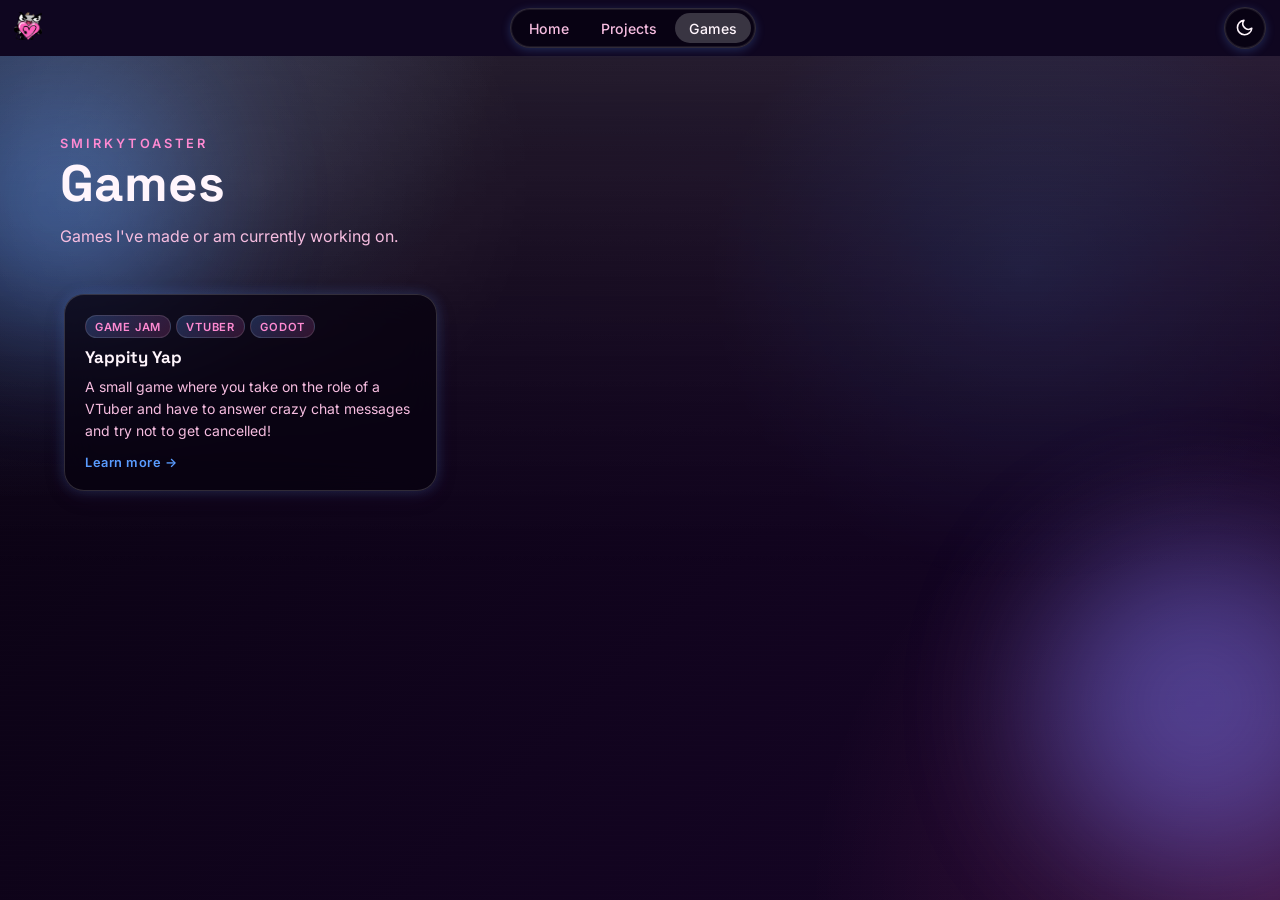
==== commit 8458e2cd: "Revert "Clean up dead CSS, orphaned asset, and duplicated esc() helper" This reverts commit 8c33edd8" ====
--- a/games/index.html
+++ b/games/index.html
@@ -70,7 +70,11 @@
     <script src="../js/link-helpers.js"></script>
     <script src="../js/games-data.js"></script>
     <script>
-      const { esc } = RouteLinks;
+      function esc(str) {
+        return String(str)
+          .replace(/&/g, "&amp;").replace(/</g, "&lt;")
+          .replace(/>/g, "&gt;").replace(/"/g, "&quot;");
+      }
 
       const grid = document.getElementById("games-grid");
       if (grid && typeof GAMES !== "undefined" && GAMES.length) {
--- a/styles.css
+++ b/styles.css
@@ -10,7 +10,9 @@
   --accent-3: #5a9cff;
   --border: rgba(70, 49, 88, 0.24);
   --shadow: rgba(90, 156, 255, 0.2);
+  --status-shadow: rgba(90, 156, 255, 0.14);
   --card-shadow: rgba(90, 156, 255, 0.12);
+  --panel-shadow: rgba(90, 156, 255, 0.08);
   --surface: linear-gradient(135deg, rgba(255, 248, 252, 0.78), rgba(240, 232, 248, 0.62));
   --surface-strong: linear-gradient(135deg, rgba(255, 250, 252, 0.82), rgba(229, 223, 246, 0.78));
   --panel-bg: linear-gradient(135deg, rgba(90, 156, 255, 0.24), rgba(255, 143, 192, 0.2));
@@ -19,6 +21,7 @@
   --glow-b: rgba(110, 174, 233, 0.16);
   --grid-glow: rgba(255, 255, 255, 0.34);
   --scanline-opacity: 0.12;
+  --screen-frame: rgba(255, 255, 255, 0.18);
   --topbar-solid: #f3ecf8;
 }
 
@@ -39,7 +42,9 @@
   --accent-3: #7f7dff;
   --border: rgba(255, 255, 255, 0.16);
   --shadow: rgba(90, 156, 255, 0.24);
+  --status-shadow: rgba(90, 156, 255, 0.24);
   --card-shadow: rgba(90, 156, 255, 0.24);
+  --panel-shadow: rgba(90, 156, 255, 0.08);
   --surface: rgba(8, 2, 15, 0.74);
   --surface-strong: linear-gradient(180deg, rgba(10, 3, 18, 0.92), rgba(8, 2, 15, 0.84));
   --panel-bg: linear-gradient(135deg, rgba(90, 156, 255, 0.24), rgba(255, 94, 188, 0.16));
@@ -48,6 +53,7 @@
   --glow-b: rgba(255, 94, 188, 0.18);
   --grid-glow: rgba(255, 255, 255, 0.12);
   --scanline-opacity: 0.22;
+  --screen-frame: rgba(255, 255, 255, 0.08);
   --topbar-solid: #0f0620;
 }
 
@@ -167,6 +173,10 @@
   z-index: 50;
 }
 
+.topbar::before {
+  content: none;
+}
+
 .topbar-actions {
   display: flex;
   align-items: center;
@@ -198,6 +208,21 @@
   height: 1.8rem;
   width: auto;
   object-fit: contain;
+}
+
+.status-pill {
+  padding: 0.45rem 0.8rem;
+  border-radius: 999px;
+  background: rgba(255, 255, 255, 0.32);
+  border: 1px solid rgba(255, 255, 255, 0.58);
+  color: var(--text-soft);
+  font-size: 0.85rem;
+  box-shadow: inset 0 0 8px rgba(255, 255, 255, 0.16), 0 0 8px var(--status-shadow);
+}
+
+body[data-theme="dark"] .status-pill {
+  border-color: rgba(255, 255, 255, 0.52);
+  box-shadow: inset 0 0 9px rgba(255, 255, 255, 0.14), 0 0 9px var(--status-shadow);
 }
 
 .theme-toggle {
@@ -256,6 +281,22 @@
   transform: scale(1) rotate(0deg);
 }
 
+.hero {
+  display: grid;
+  grid-template-columns: 1.02fr 0.98fr;
+  gap: 2rem;
+  align-items: center;
+  min-height: calc(100vh - 8rem);
+  padding: 2.5rem 0 0;
+}
+
+.hero-copy h1 {
+  margin: 0.4rem 0 1rem;
+  font-family: "Space Grotesk", sans-serif;
+  font-size: clamp(2.3rem, 4vw, 4.2rem);
+  line-height: 1.05;
+}
+
 .eyebrow {
   margin: 0;
   color: var(--eyebrow);
@@ -265,6 +306,86 @@
   font-weight: 600;
 }
 
+.subtitle {
+  max-width: 620px;
+  color: var(--text-soft);
+  font-size: 1.05rem;
+  line-height: 1.7;
+  margin: 0;
+}
+
+.preview-card {
+  border: 1px solid rgba(255, 255, 255, 0.34);
+  border-radius: 1.5rem;
+  padding: 1rem;
+  background: var(--surface-strong);
+  box-shadow: 0 0 0 1px rgba(255, 255, 255, 0.38), 0 18px 44px rgba(76, 48, 88, 0.12), 0 0 20px var(--card-shadow);
+  backdrop-filter: blur(20px);
+  position: relative;
+  overflow: hidden;
+}
+
+.preview-card::after {
+  content: "";
+  position: absolute;
+  inset: 0;
+  border-radius: inherit;
+  box-shadow: inset 0 0 0 1px var(--screen-frame);
+  pointer-events: none;
+}
+
+.preview-card::before {
+  content: "";
+  position: absolute;
+  inset: 0;
+  background: linear-gradient(to bottom, rgba(255, 255, 255, 0.04), transparent 20%, transparent 80%, rgba(255, 255, 255, 0.03));
+  pointer-events: none;
+  mix-blend-mode: screen;
+}
+
+.preview-card__header {
+  display: flex;
+  gap: 0.4rem;
+  margin-bottom: 0.9rem;
+}
+
+.dot {
+  width: 0.7rem;
+  height: 0.7rem;
+  border-radius: 50%;
+  background: linear-gradient(135deg, var(--accent), var(--accent-pink));
+}
+
+.preview-card__body {
+  display: grid;
+  gap: 0.8rem;
+}
+
+.panel {
+  border-radius: 1rem;
+  background: var(--panel-bg);
+  border: 1px solid var(--panel-border);
+  min-height: 4.5rem;
+  box-shadow: inset 0 0 14px rgba(255, 255, 255, 0.16), 0 0 10px var(--panel-shadow);
+}
+
+.panel-large {
+  min-height: 7rem;
+}
+
+.panel-row {
+  display: grid;
+  grid-template-columns: repeat(2, minmax(0, 1fr));
+  gap: 0.8rem;
+}
+
+.panel-small {
+  min-height: 4rem;
+}
+
+.panel-wide {
+  min-height: 3.8rem;
+}
 
 @keyframes drift {
   from {
@@ -272,6 +393,19 @@
   }
   to {
     transform: translate3d(2rem, -1.2rem, 0) scale(1.08);
+  }
+}
+
+@media (max-width: 820px) {
+  .hero {
+    grid-template-columns: 1fr;
+    gap: 1.4rem;
+    min-height: auto;
+    padding-top: 1.8rem;
+  }
+
+  .preview-card {
+    max-width: 640px;
   }
 }
 
@@ -297,6 +431,21 @@
     font-size: 0.82rem;
   }
 
+  .status-pill {
+    font-size: 0.75rem;
+  }
+
+  .hero-copy h1 {
+    font-size: 2rem;
+  }
+
+  .subtitle {
+    font-size: 0.95rem;
+  }
+
+  .preview-card {
+    padding: 0.8rem;
+  }
 }
 
 /* ════════════════════════════════════════════════════════════════════════════
@@ -346,6 +495,11 @@
 
 body[data-theme="dark"] .nav-link.is-active {
   background: rgba(255, 255, 255, 0.2);
+}
+
+a.brand {
+  text-decoration: none;
+  color: var(--text);
 }
 
 /* Hamburger — hidden on desktop */
@@ -769,6 +923,10 @@
   background: linear-gradient(135deg, color-mix(in srgb, var(--accent) 26%, transparent), color-mix(in srgb, var(--accent-pink) 20%, transparent));
 }
 
+.import-code-wrap {
+  margin-top: 1rem;
+}
+
 .import-code-head {
   align-items: center;
   display: flex;
@@ -1097,7 +1255,6 @@
   border: 1px solid rgba(255, 255, 255, 0.08);
   background: rgba(255, 255, 255, 0.025);
   box-shadow: none;
-  position: relative;
 }
 
 .game-carousel__image {
@@ -1135,6 +1292,17 @@
   outline-offset: 2px;
 }
 
+.game-carousel__slide::before {
+  content: "";
+  position: absolute;
+  inset: 0;
+  pointer-events: none;
+}
+
+.game-carousel__slide {
+  position: relative;
+}
+
 @media (max-width: 720px) {
   .carousel-btn--prev { left: 0.25rem; }
   .carousel-btn--next { right: 0.25rem; }
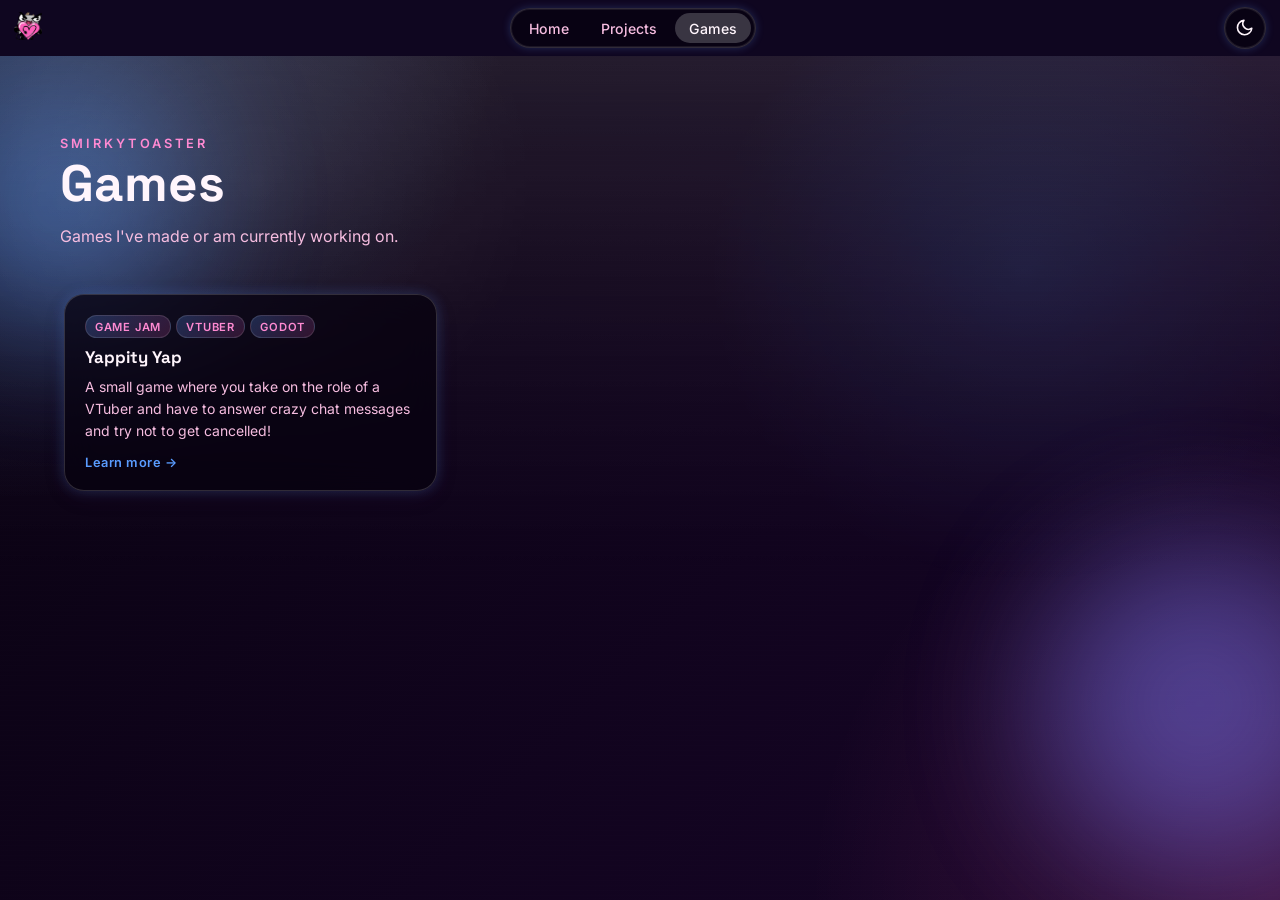
==== commit 6ef2176a: "Fold mobile nav links into the topbar instead of a floating panel Nests #mobile-nav inside <header c" ====
--- a/games/index.html
+++ b/games/index.html
@@ -47,13 +47,13 @@
             </svg>
           </button>
         </div>
+
+        <div class="mobile-nav" id="mobile-nav" aria-hidden="true">
+          <a href="../" class="mobile-nav__link">Home</a>
+          <a href="../projects/" class="mobile-nav__link">Projects</a>
+          <a href="./" class="mobile-nav__link is-active" aria-current="page">Games</a>
+        </div>
     </header>
-
-    <div class="mobile-nav" id="mobile-nav" aria-hidden="true">
-        <a href="../" class="mobile-nav__link">Home</a>
-        <a href="../projects/" class="mobile-nav__link">Projects</a>
-        <a href="./" class="mobile-nav__link is-active" aria-current="page">Games</a>
-    </div>
 
     <div class="stage">
       <main>
--- a/styles.css
+++ b/styles.css
@@ -10,7 +10,6 @@
   --accent-3: #5a9cff;
   --border: rgba(70, 49, 88, 0.24);
   --shadow: rgba(90, 156, 255, 0.2);
-  --status-shadow: rgba(90, 156, 255, 0.14);
   --card-shadow: rgba(90, 156, 255, 0.12);
   --panel-shadow: rgba(90, 156, 255, 0.08);
   --surface: linear-gradient(135deg, rgba(255, 248, 252, 0.78), rgba(240, 232, 248, 0.62));
@@ -21,7 +20,6 @@
   --glow-b: rgba(110, 174, 233, 0.16);
   --grid-glow: rgba(255, 255, 255, 0.34);
   --scanline-opacity: 0.12;
-  --screen-frame: rgba(255, 255, 255, 0.18);
   --topbar-solid: #f3ecf8;
 }
 
@@ -29,6 +27,7 @@
   --safe-top: env(safe-area-inset-top, 0px);
   --safe-left: env(safe-area-inset-left, 0px);
   --safe-right: env(safe-area-inset-right, 0px);
+  --topbar-height: calc(56px + var(--safe-top));
 }
 
 body[data-theme="dark"] {
@@ -42,9 +41,7 @@
   --accent-3: #7f7dff;
   --border: rgba(255, 255, 255, 0.16);
   --shadow: rgba(90, 156, 255, 0.24);
-  --status-shadow: rgba(90, 156, 255, 0.24);
   --card-shadow: rgba(90, 156, 255, 0.24);
-  --panel-shadow: rgba(90, 156, 255, 0.08);
   --surface: rgba(8, 2, 15, 0.74);
   --surface-strong: linear-gradient(180deg, rgba(10, 3, 18, 0.92), rgba(8, 2, 15, 0.84));
   --panel-bg: linear-gradient(135deg, rgba(90, 156, 255, 0.24), rgba(255, 94, 188, 0.16));
@@ -53,7 +50,6 @@
   --glow-b: rgba(255, 94, 188, 0.18);
   --grid-glow: rgba(255, 255, 255, 0.12);
   --scanline-opacity: 0.22;
-  --screen-frame: rgba(255, 255, 255, 0.08);
   --topbar-solid: #0f0620;
 }
 
@@ -152,6 +148,7 @@
 
 .topbar {
   display: flex;
+  flex-wrap: wrap;
   align-items: center;
   justify-content: space-between;
 
@@ -161,8 +158,9 @@
   padding-right: calc(var(--safe-right) + 0.85rem);
   padding-bottom: 0.4rem;
 
-  /* Height includes safe area */
-  height: calc(56px + var(--safe-top));
+  /* min-height (not height) so the mobile nav links can grow the header
+     in place when expanded, instead of needing a separate floating panel. */
+  min-height: var(--topbar-height);
 
   /* Solid (not translucent) so Safari's edge-sampling tints its own
      chrome to this exact color instead of blurring through content. */
@@ -171,10 +169,6 @@
   position: sticky;
   top: 0;
   z-index: 50;
-}
-
-.topbar::before {
-  content: none;
 }
 
 .topbar-actions {
@@ -191,7 +185,7 @@
 body[data-theme="dark"] .topbar-actions {
   border-color: var(--border);
   background: var(--surface);
-  box-shadow: inset 0 0 0 1px rgba(255, 255, 255, 0.08), 0 2px 10px var(--card-shadow);
+  box-shadow: inset 0 0 0 1px rgba(255, 255, 255, 0.08), 0 0 8px var(--card-shadow);
 }
 
 .brand {
@@ -208,21 +202,6 @@
   height: 1.8rem;
   width: auto;
   object-fit: contain;
-}
-
-.status-pill {
-  padding: 0.45rem 0.8rem;
-  border-radius: 999px;
-  background: rgba(255, 255, 255, 0.32);
-  border: 1px solid rgba(255, 255, 255, 0.58);
-  color: var(--text-soft);
-  font-size: 0.85rem;
-  box-shadow: inset 0 0 8px rgba(255, 255, 255, 0.16), 0 0 8px var(--status-shadow);
-}
-
-body[data-theme="dark"] .status-pill {
-  border-color: rgba(255, 255, 255, 0.52);
-  box-shadow: inset 0 0 9px rgba(255, 255, 255, 0.14), 0 0 9px var(--status-shadow);
 }
 
 .theme-toggle {
@@ -281,22 +260,6 @@
   transform: scale(1) rotate(0deg);
 }
 
-.hero {
-  display: grid;
-  grid-template-columns: 1.02fr 0.98fr;
-  gap: 2rem;
-  align-items: center;
-  min-height: calc(100vh - 8rem);
-  padding: 2.5rem 0 0;
-}
-
-.hero-copy h1 {
-  margin: 0.4rem 0 1rem;
-  font-family: "Space Grotesk", sans-serif;
-  font-size: clamp(2.3rem, 4vw, 4.2rem);
-  line-height: 1.05;
-}
-
 .eyebrow {
   margin: 0;
   color: var(--eyebrow);
@@ -306,87 +269,6 @@
   font-weight: 600;
 }
 
-.subtitle {
-  max-width: 620px;
-  color: var(--text-soft);
-  font-size: 1.05rem;
-  line-height: 1.7;
-  margin: 0;
-}
-
-.preview-card {
-  border: 1px solid rgba(255, 255, 255, 0.34);
-  border-radius: 1.5rem;
-  padding: 1rem;
-  background: var(--surface-strong);
-  box-shadow: 0 0 0 1px rgba(255, 255, 255, 0.38), 0 18px 44px rgba(76, 48, 88, 0.12), 0 0 20px var(--card-shadow);
-  backdrop-filter: blur(20px);
-  position: relative;
-  overflow: hidden;
-}
-
-.preview-card::after {
-  content: "";
-  position: absolute;
-  inset: 0;
-  border-radius: inherit;
-  box-shadow: inset 0 0 0 1px var(--screen-frame);
-  pointer-events: none;
-}
-
-.preview-card::before {
-  content: "";
-  position: absolute;
-  inset: 0;
-  background: linear-gradient(to bottom, rgba(255, 255, 255, 0.04), transparent 20%, transparent 80%, rgba(255, 255, 255, 0.03));
-  pointer-events: none;
-  mix-blend-mode: screen;
-}
-
-.preview-card__header {
-  display: flex;
-  gap: 0.4rem;
-  margin-bottom: 0.9rem;
-}
-
-.dot {
-  width: 0.7rem;
-  height: 0.7rem;
-  border-radius: 50%;
-  background: linear-gradient(135deg, var(--accent), var(--accent-pink));
-}
-
-.preview-card__body {
-  display: grid;
-  gap: 0.8rem;
-}
-
-.panel {
-  border-radius: 1rem;
-  background: var(--panel-bg);
-  border: 1px solid var(--panel-border);
-  min-height: 4.5rem;
-  box-shadow: inset 0 0 14px rgba(255, 255, 255, 0.16), 0 0 10px var(--panel-shadow);
-}
-
-.panel-large {
-  min-height: 7rem;
-}
-
-.panel-row {
-  display: grid;
-  grid-template-columns: repeat(2, minmax(0, 1fr));
-  gap: 0.8rem;
-}
-
-.panel-small {
-  min-height: 4rem;
-}
-
-.panel-wide {
-  min-height: 3.8rem;
-}
-
 @keyframes drift {
   from {
     transform: translate3d(0, 0, 0) scale(1);
@@ -396,20 +278,11 @@
   }
 }
 
-@media (max-width: 820px) {
-  .hero {
-    grid-template-columns: 1fr;
-    gap: 1.4rem;
-    min-height: auto;
-    padding-top: 1.8rem;
-  }
-
-  .preview-card {
-    max-width: 640px;
-  }
-}
-
 @media (max-width: 560px) {
+  body {
+    --topbar-height: calc(64px + var(--safe-top));
+  }
+
   .stage {
     padding: 1rem 0.9rem 2rem;
   }
@@ -419,33 +292,13 @@
     padding-left: calc(var(--safe-left) + 0.85rem);
     padding-right: calc(var(--safe-right) + 0.85rem);
     padding-bottom: 0.8rem;
-    height: calc(64px + var(--safe-top));
-  }
-
-  body .mobile-nav {
-    margin-left: 0.9rem;
-    margin-right: 0.9rem;
+    min-height: var(--topbar-height);
   }
 
   .brand {
     font-size: 0.82rem;
   }
 
-  .status-pill {
-    font-size: 0.75rem;
-  }
-
-  .hero-copy h1 {
-    font-size: 2rem;
-  }
-
-  .subtitle {
-    font-size: 0.95rem;
-  }
-
-  .preview-card {
-    padding: 0.8rem;
-  }
 }
 
 /* ════════════════════════════════════════════════════════════════════════════
@@ -466,7 +319,7 @@
 body[data-theme="dark"] .topbar-nav {
   border-color: var(--border);
   background: var(--surface);
-  box-shadow: inset 0 0 0 1px rgba(255, 255, 255, 0.08), 0 2px 10px var(--card-shadow);
+  box-shadow: inset 0 0 0 1px rgba(255, 255, 255, 0.08), 0 0 8px var(--card-shadow);
 }
 
 .nav-link {
@@ -495,11 +348,6 @@
 
 body[data-theme="dark"] .nav-link.is-active {
   background: rgba(255, 255, 255, 0.2);
-}
-
-a.brand {
-  text-decoration: none;
-  color: var(--text);
 }
 
 /* Hamburger — hidden on desktop */
@@ -549,25 +397,24 @@
   transform: translateY(-0.4rem) rotate(-45deg);
 }
 
-/* Mobile nav dropdown */
+/* Mobile nav links — lives inside the topbar itself (as a wrapped flex
+   child) so opening it grows the sticky header in place, on the header's
+   own solid background, rather than floating as a separate panel that has
+   to track the header's height via a synced offset. */
 .mobile-nav {
   display: none;
+  flex-basis: 100%;
+  width: 100%;
   flex-direction: column;
   margin-top: 0;
-  margin-left: 1.25rem;
-  margin-right: 1.25rem;
   padding: 0;
-  border: 1px solid var(--border);
-  border-radius: 1rem;
-  backdrop-filter: blur(18px);
-  background: var(--surface);
-  box-shadow: 0 12px 32px rgba(79, 48, 92, 0.1), 0 0 18px var(--shadow);
+  border-top: 1px solid transparent;
   overflow: hidden;
   max-height: 0;
   opacity: 0;
   transform: translateY(-0.35rem);
   pointer-events: none;
-  transition: max-height 260ms ease, opacity 180ms ease, transform 220ms ease, margin-top 220ms ease, padding 220ms ease;
+  transition: max-height 260ms ease, opacity 180ms ease, transform 220ms ease, margin-top 220ms ease, padding 220ms ease, border-color 220ms ease;
 }
 
 .mobile-nav.is-open {
@@ -575,8 +422,10 @@
   opacity: 1;
   transform: translateY(0);
   pointer-events: auto;
-  margin-top: 0.5rem;
-  padding: 0.5rem;
+  margin-top: 0.6rem;
+  padding-top: 0.6rem;
+  padding-bottom: 0.4rem;
+  border-top-color: var(--border);
 }
 
 .mobile-nav__link {
@@ -921,10 +770,6 @@
   color: var(--text);
   border-color: color-mix(in srgb, var(--accent) 45%, var(--border));
   background: linear-gradient(135deg, color-mix(in srgb, var(--accent) 26%, transparent), color-mix(in srgb, var(--accent-pink) 20%, transparent));
-}
-
-.import-code-wrap {
-  margin-top: 1rem;
 }
 
 .import-code-head {
@@ -1255,6 +1100,7 @@
   border: 1px solid rgba(255, 255, 255, 0.08);
   background: rgba(255, 255, 255, 0.025);
   box-shadow: none;
+  position: relative;
 }
 
 .game-carousel__image {
@@ -1292,17 +1138,6 @@
   outline-offset: 2px;
 }
 
-.game-carousel__slide::before {
-  content: "";
-  position: absolute;
-  inset: 0;
-  pointer-events: none;
-}
-
-.game-carousel__slide {
-  position: relative;
-}
-
 @media (max-width: 720px) {
   .carousel-btn--prev { left: 0.25rem; }
   .carousel-btn--next { right: 0.25rem; }
@@ -1362,6 +1197,22 @@
   .card-grid {
     grid-template-columns: repeat(2, 1fr);
   }
+
+  .section {
+    padding: 1.5rem 0 1rem;
+  }
+
+  #content.section {
+    padding-top: 1rem;
+  }
+
+  .page-hero {
+    padding: 2rem 0 1.25rem;
+  }
+
+  .hero {
+    padding: 2rem 0.5rem;
+  }
 }
 
 @media (max-width: 620px) {
@@ -1386,10 +1237,6 @@
     display: flex;
   }
 
-  .hero {
-    padding: 2.75rem 0.5rem;
-  }
-
   .hero-name {
     font-size: 2.6rem;
   }
